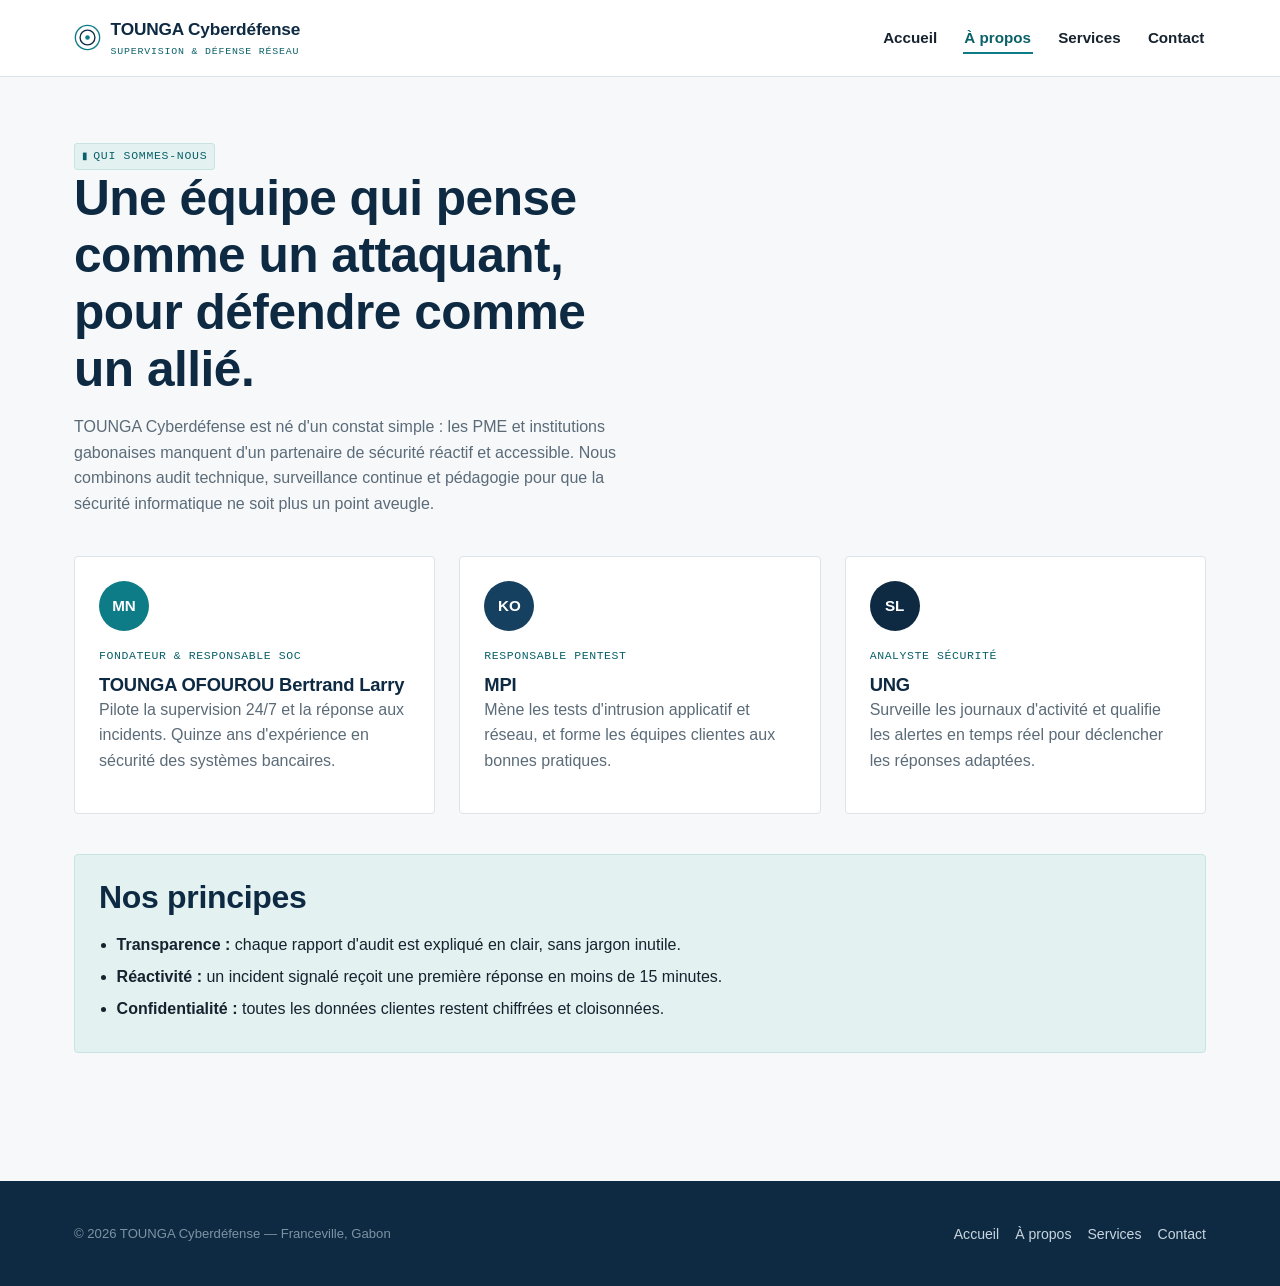
==== about.html @ 888f92ae "Add files via upload" ====
<!DOCTYPE html>
<html lang="fr">
<head>
<meta charset="UTF-8">
<meta name="viewport" content="width=device-width, initial-scale=1.0">
<title>À propos — TOUNGA Cyberdéfense</title>
<meta name="description" content="L'équipe et les valeurs d'Argus Cyberdéfense, cabinet de sécurité informatique basé au Gabon.">
<link rel="stylesheet" href="style.css">
</head>
<body>

<header class="site-header">
  <div class="header-inner">
    <a class="brand" href="index.html">
      <svg class="brand-mark" viewBox="0 0 40 40" xmlns="http://www.w3.org/2000/svg" role="img" aria-label="Logo TOUNGA Cyberdéfense">
        <circle cx="20" cy="20" r="18" fill="none" stroke="#0E7C86" stroke-width="2"/>
        <circle cx="20" cy="20" r="11" fill="none" stroke="#0E2A43" stroke-width="2"/>
        <circle cx="20" cy="20" r="3.4" fill="#0E7C86"/>
      </svg>
      <span class="brand-name">TOUNGA Cyberdéfense<small>Supervision &amp; défense réseau</small></span>
    </a>
    <button class="nav-toggle" aria-label="Ouvrir le menu de navigation" aria-expanded="false" aria-controls="primary-navigation">☰</button>
    <nav class="main-nav" id="primary-navigation" aria-label="Navigation principale">
      <ul>
        <li><a href="index.html">Accueil</a></li>
        <li><a href="about.html" aria-current="page">À propos</a></li>
        <li><a href="services.html">Services</a></li>
        <li><a href="contact.html">Contact</a></li>
      </ul>
    </nav>
  </div>
</header>

<main>
  <section>
    <div class="wrap">
      <div class="section-head">
        <span class="tag">Qui sommes-nous</span>
        <h1>Une équipe qui pense comme un attaquant, pour défendre comme un allié.</h1>
        <p>TOUNGA Cyberdéfense est né d'un constat simple : les PME et institutions gabonaises manquent d'un partenaire de sécurité réactif et accessible. Nous combinons audit technique, surveillance continue et pédagogie pour que la sécurité informatique ne soit plus un point aveugle.</p>
      </div>

      <ul class="team-list">
        <li class="team-card">
          <div class="avatar" style="background:#0E7C86;">MN</div>
          <span class="role">Fondateur &amp; Responsable SOC</span>
          <h3>TOUNGA OFOUROU Bertrand Larry</h3>
          <p>Pilote la supervision 24/7 et la réponse aux incidents. Quinze ans d'expérience en sécurité des systèmes bancaires.</p>
        </li>
        <li class="team-card">
          <div class="avatar" style="background:#16405F;">KO</div>
          <span class="role">Responsable Pentest</span>
          <h3>MPI</h3>
          <p>Mène les tests d'intrusion applicatif et réseau, et forme les équipes clientes aux bonnes pratiques.</p>
        </li>
        <li class="team-card">
          <div class="avatar" style="background:#0E2A43;">SL</div>
          <span class="role">Analyste Sécurité</span>
          <h3>UNG</h3>
          <p>Surveille les journaux d'activité et qualifie les alertes en temps réel pour déclencher les réponses adaptées.</p>
        </li>
      </ul>

      <aside class="values-aside" aria-label="Nos valeurs">
        <h2>Nos principes</h2>
        <ul>
          <li><strong>Transparence :</strong> chaque rapport d'audit est expliqué en clair, sans jargon inutile.</li>
          <li><strong>Réactivité :</strong> un incident signalé reçoit une première réponse en moins de 15 minutes.</li>
          <li><strong>Confidentialité :</strong> toutes les données clientes restent chiffrées et cloisonnées.</li>
        </ul>
      </aside>
    </div>
  </section>
</main>

<footer class="site-footer">
  <div class="footer-inner">
    <p>© 2026 TOUNGA Cyberdéfense — Franceville, Gabon</p>
    <nav aria-label="Navigation de pied de page">
      <ul>
        <li><a href="index.html">Accueil</a></li>
        <li><a href="about.html">À propos</a></li>
        <li><a href="services.html">Services</a></li>
        <li><a href="contact.html">Contact</a></li>
      </ul>
    </nav>
  </div>
</footer>

<script src="script.js"></script>
</body>
</html>
---- style.css ----
/* ============================================================
   TOUNGA CYBERDÉFENSE
   ============================================================ */

:root {
  /* Les Couleurs */
  --bg: #F6F8FA;
  --surface: #FFFFFF;
  --navy: #0E2A43;
  --navy-2: #16405F;
  --accent: #0E7C86;
  --accent-dark: #0B6169;
  --accent-tint: #E3F2F1;
  --text: #16222E;
  --text-muted: #5B6B78;
  --border: #DDE4E9;
  --danger: #B23A3A;
  --ok: #1E7A4C;

  /*La Typographie */
  --font-display: "Segoe UI Semibold", "Segoe UI", "Helvetica Neue", Arial, sans-serif;
  --font-body: "Segoe UI", "Helvetica Neue", Arial, sans-serif;
  --font-mono: "Cascadia Code", "SF Mono", "Consolas", "Roboto Mono", monospace;

  /*L'Échelle */
  --space-1: 0.5rem;
  --space-2: 1rem;
  --space-3: 1.5rem;
  --space-4: 2.5rem;
  --space-5: 4rem;
  --space-6: 6rem;

  --radius: 4px;
  --max-width: 1180px;
}

* { box-sizing: border-box; }

html { scroll-behavior: smooth; }

body {
  margin: 0;
  background: var(--bg);
  color: var(--text);
  font-family: var(--font-body);
  font-size: 16px;
  line-height: 1.6;
  -webkit-font-smoothing: antialiased;
}

img { max-width: 100%; display: block; }

a { color: var(--accent-dark); }
a:focus-visible,
button:focus-visible,
input:focus-visible,
textarea:focus-visible,
select:focus-visible {
  outline: 2px solid var(--accent);
  outline-offset: 2px;
}

.wrap {
  max-width: var(--max-width);
  margin: 0 auto;
  padding: 0 var(--space-3);
}

h1, h2, h3 {
  font-family: var(--font-display);
  color: var(--navy);
  line-height: 1.15;
  margin: 0 0 var(--space-2);
  letter-spacing: -0.01em;
}

h1 { font-size: clamp(2.1rem, 4vw, 3.1rem); }
h2 { font-size: clamp(1.5rem, 2.6vw, 2rem); }
h3 { font-size: 1.15rem; }

p { color: var(--text-muted); margin: 0 0 var(--space-2); }

/* Bon on va travailler le Tag de log  */
.tag {
  display: inline-flex;
  align-items: center;
  gap: 0.4em;
  font-family: var(--font-mono);
  font-size: 0.72rem;
  letter-spacing: 0.06em;
  text-transform: uppercase;
  color: var(--accent-dark);
  background: var(--accent-tint);
  border: 1px solid #C7E4E2;
  border-radius: 3px;
  padding: 0.3em 0.6em;
}
.tag::before { content: "▮"; font-size: 0.6rem; }

/* ------- Maintenant le HEADER / et la NAVIGATION ---------- */
header.site-header {
  background: var(--surface);
  border-bottom: 1px solid var(--border);
  position: sticky;
  top: 0;
  z-index: 20;
}

.header-inner {
  display: flex;
  align-items: center;
  justify-content: space-between;
  padding: var(--space-2) var(--space-3);
  max-width: var(--max-width);
  margin: 0 auto;
}

.brand {
  display: flex;
  align-items: center;
  gap: 0.6rem;
  text-decoration: none;
  color: var(--navy);
}
/* le logo Maintenant*/
.brand-mark { width: 27px; height: 27px; flex-shrink: 0; }
.brand-name {
  font-family: var(--font-display);
  font-weight: 700;
  font-size: 1.08rem;
  letter-spacing: -0.01em;
}
.brand-name small {
  display: block;
  font-family: var(--font-mono);
  font-weight: 400;
  font-size: 0.62rem;
  letter-spacing: 0.08em;
  color: var(--accent-dark);
  text-transform: uppercase;
}

nav.main-nav ul {
  list-style: none;
  display: flex;
  gap: var(--space-3);
  margin: 0;
  padding: 0;
}
nav.main-nav a {
  text-decoration: none;
  color: var(--text);
  font-size: 0.95rem;
  font-weight: 600;
  padding: 0.4rem 0.1rem;
  border-bottom: 2px solid transparent;
}
nav.main-nav a:hover { color: var(--accent-dark); }
nav.main-nav a[aria-current="page"] {
  color: var(--accent-dark);
  border-bottom-color: var(--accent);
}

.nav-toggle {
  display: none;
  background: none;
  border: 1px solid var(--border);
  border-radius: var(--radius);
  padding: 0.4rem 0.6rem;
  font-size: 1rem;
  cursor: pointer;
}

/* ---------- HERO ---------- */
.hero {
  background: var(--surface);
  color: var(--text);
  overflow: hidden;
  position: relative;
  border-bottom: 1px solid var(--border);
}
.hero .wrap {
  display: grid;
  grid-template-columns: 1.1fr 0.9fr;
  align-items: center;
  gap: var(--space-4);
  padding-top: var(--space-6);
  padding-bottom: var(--space-6);
}
.hero p.lead { color: var(--text-muted); font-size: 1.1rem; max-width: 46ch; }

.cta-row { display: flex; gap: var(--space-2); margin-top: var(--space-3); flex-wrap: wrap; }

.btn {
  display: inline-block;
  font-weight: 700;
  font-size: 0.95rem;
  text-decoration: none;
  padding: 0.75rem 1.4rem;
  border-radius: var(--radius);
  border: 1px solid transparent;
  cursor: pointer;
}
.btn-primary { background: var(--accent); color: #FFFFFF; }
.btn-primary:hover { background: var(--accent-dark); }
.btn-ghost { background: transparent; color: var(--navy); border-color: var(--border); }
.btn-ghost:hover { border-color: var(--navy); }

/* Le Radar et  l'élément signature SVG */
.radar-wrap { display: flex; justify-content: center; align-items: center; }
.radar { width: min(215px, 62%); height: auto; }
.radar-sweep { transform-origin: 160px 160px; animation: sweep 4s linear infinite; }
@keyframes sweep { from { transform: rotate(0deg); } to { transform: rotate(360deg); } }
@media (prefers-reduced-motion: reduce) {
  .radar-sweep { animation: none; }
}

/* ----------Là se sont pour les STATS STRIP ---------- */
.stats-strip {
  background: var(--surface);
  border-bottom: 1px solid var(--border);
}
.stats-strip .wrap {
  display: grid;
  grid-template-columns: repeat(4, 1fr);
  gap: var(--space-2);
  padding-top: var(--space-4);
  padding-bottom: var(--space-4);
}
.stat b {
  display: block;
  font-family: var(--font-display);
  font-size: 1.9rem;
  color: var(--navy);
}
.stat span {
  font-family: var(--font-mono);
  font-size: 0.72rem;
  letter-spacing: 0.05em;
  text-transform: uppercase;
  color: var(--text-muted);
}

/* ---------- SECTIONS GÉNÉRIQUES ---------- */
main { display: block; }
section { padding: var(--space-5) 0; }
.section-head { max-width: 62ch; margin-bottom: var(--space-4); }

/* ---------- pour la page des services ---------- */
.card-grid {
  display: grid;
  grid-template-columns: repeat(3, 1fr);
  gap: var(--space-3);
}
.card {
  background: var(--surface);
  border: 1px solid var(--border);
  border-radius: var(--radius);
  padding: var(--space-3);
  display: flex;
  flex-direction: column;
  gap: var(--space-1);
}
.card .tag { align-self: flex-start; margin-bottom: 0.3rem; }
.card h3 { margin-bottom: 0.3rem; }
.card-icon { width: 21px; height: 21px; color: var(--accent-dark); margin-bottom: 0.4rem; }

/* ---------- La page ÉQUIPE ---------- */
.team-list {
  list-style: none;
  margin: 0;
  padding: 0;
  display: grid;
  grid-template-columns: repeat(3, 1fr);
  gap: var(--space-3);
}
.team-card {
  background: var(--surface);
  border: 1px solid var(--border);
  border-radius: var(--radius);
  padding: var(--space-3);
  text-align: left;
}
/* avatars */
.avatar {
  width: 50px;
  height: 50px;
  border-radius: 50%;
  display: flex;
  align-items: center;
  justify-content: center;
  font-family: var(--font-display);
  font-weight: 700;
  color: #fff;
  margin-bottom: var(--space-2);
  font-size: 0.95rem;
}
.team-card h3 { margin-bottom: 0.1rem; }
.role {
  font-family: var(--font-mono);
  font-size: 0.72rem;
  letter-spacing: 0.05em;
  text-transform: uppercase;
  color: var(--accent-dark);
  display: block;
  margin-bottom: var(--space-1);
}

.values-aside {
  background: var(--accent-tint);
  border: 1px solid #C7E4E2;
  border-radius: var(--radius);
  padding: var(--space-3);
  margin-top: var(--space-4);
}
.values-aside ul { margin: 0; padding-left: 1.1rem; color: var(--text); }
.values-aside li { margin-bottom: 0.4rem; }

/* ---------- La page de CONTACT ---------- */
.contact-grid {
  display: grid;
  grid-template-columns: 1fr 1fr;
  gap: var(--space-4);
  align-items: start;
}
form.contact-form {
  background: var(--surface);
  border: 1px solid var(--border);
  border-radius: var(--radius);
  padding: var(--space-3);
  display: grid;
  gap: var(--space-2);
}
.field { display: grid; gap: 0.35rem; }
.field label {
  font-weight: 600;
  font-size: 0.9rem;
  color: var(--navy);
}
.field small { color: var(--text-muted); font-size: 0.8rem; }
input, textarea, select {
  font-family: var(--font-body);
  font-size: 0.95rem;
  padding: 0.65rem 0.75rem;
  border: 1px solid var(--border);
  border-radius: var(--radius);
  background: #FCFDFE;
  color: var(--text);
}
textarea { resize: vertical; min-height: 110px; }
input:invalid:not(:placeholder-shown), textarea:invalid:not(:placeholder-shown) {
  border-color: var(--danger);
}
.checkbox-row {
  display: flex;
  align-items: flex-start;
  gap: 0.6rem;
  font-size: 0.85rem;
  color: var(--text-muted);
}
.checkbox-row input { width: 1.05rem; height: 1.05rem; margin-top: 0.15rem; }

.info-card {
  border: 1px solid var(--border);
  background: var(--surface);
  border-radius: var(--radius);
  padding: var(--space-3);
}
.info-card dl { margin: 0; }
.info-card dt {
  font-family: var(--font-mono);
  font-size: 0.7rem;
  letter-spacing: 0.05em;
  text-transform: uppercase;
  color: var(--accent-dark);
  margin-top: var(--space-2);
}
.info-card dt:first-child { margin-top: 0; }
.info-card dd { margin: 0.15rem 0 0; color: var(--text); }

.form-status {
  font-size: 0.9rem;
  padding: 0.6rem 0.8rem;
  border-radius: var(--radius);
  display: none;
}
.form-status.visible { display: block; }
.form-status.ok { background: #E7F4EC; color: var(--ok); border: 1px solid #BFE3CC; }

/* ---------- On attaque le FOOTER ---------- */
footer.site-footer {
  background: var(--navy);
  color: #9FB1BE;
  margin-top: var(--space-5);
}
.footer-inner {
  max-width: var(--max-width);
  margin: 0 auto;
  padding: var(--space-4) var(--space-3);
  display: flex;
  justify-content: space-between;
  align-items: center;
  flex-wrap: wrap;
  gap: var(--space-2);
}
.footer-inner nav ul {
  list-style: none;
  display: flex;
  gap: var(--space-2);
  margin: 0;
  padding: 0;
}
.footer-inner nav a { color: #C9D6DE; text-decoration: none; font-size: 0.88rem; }
.footer-inner nav a:hover { color: #fff; }
.footer-inner p { margin: 0; font-size: 0.82rem; color: #7E93A2; }

/* ---------- Le RESPONSIVE ---------- */
@media (max-width: 860px) {
  .hero .wrap { grid-template-columns: 1fr; }
  .radar-wrap { order: -1; }
  .stats-strip .wrap { grid-template-columns: repeat(2, 1fr); }
  .card-grid { grid-template-columns: repeat(2, 1fr); }
  .team-list { grid-template-columns: repeat(2, 1fr); }
  .contact-grid { grid-template-columns: 1fr; }
}

@media (max-width: 620px) {
  nav.main-nav {
    position: absolute;
    top: 100%;
    left: 0;
    right: 0;
    background: var(--surface);
    border-bottom: 1px solid var(--border);
    display: none;
  }
  nav.main-nav.open { display: block; }
  nav.main-nav ul { flex-direction: column; gap: 0; padding: var(--space-2) var(--space-3); }
  nav.main-nav a { display: block; padding: 0.7rem 0; }
  .nav-toggle { display: inline-block; }
  .header-inner { position: relative; }
  .card-grid { grid-template-columns: 1fr; }
  .team-list { grid-template-columns: 1fr; }
  .stats-strip .wrap { grid-template-columns: repeat(2, 1fr); }
}
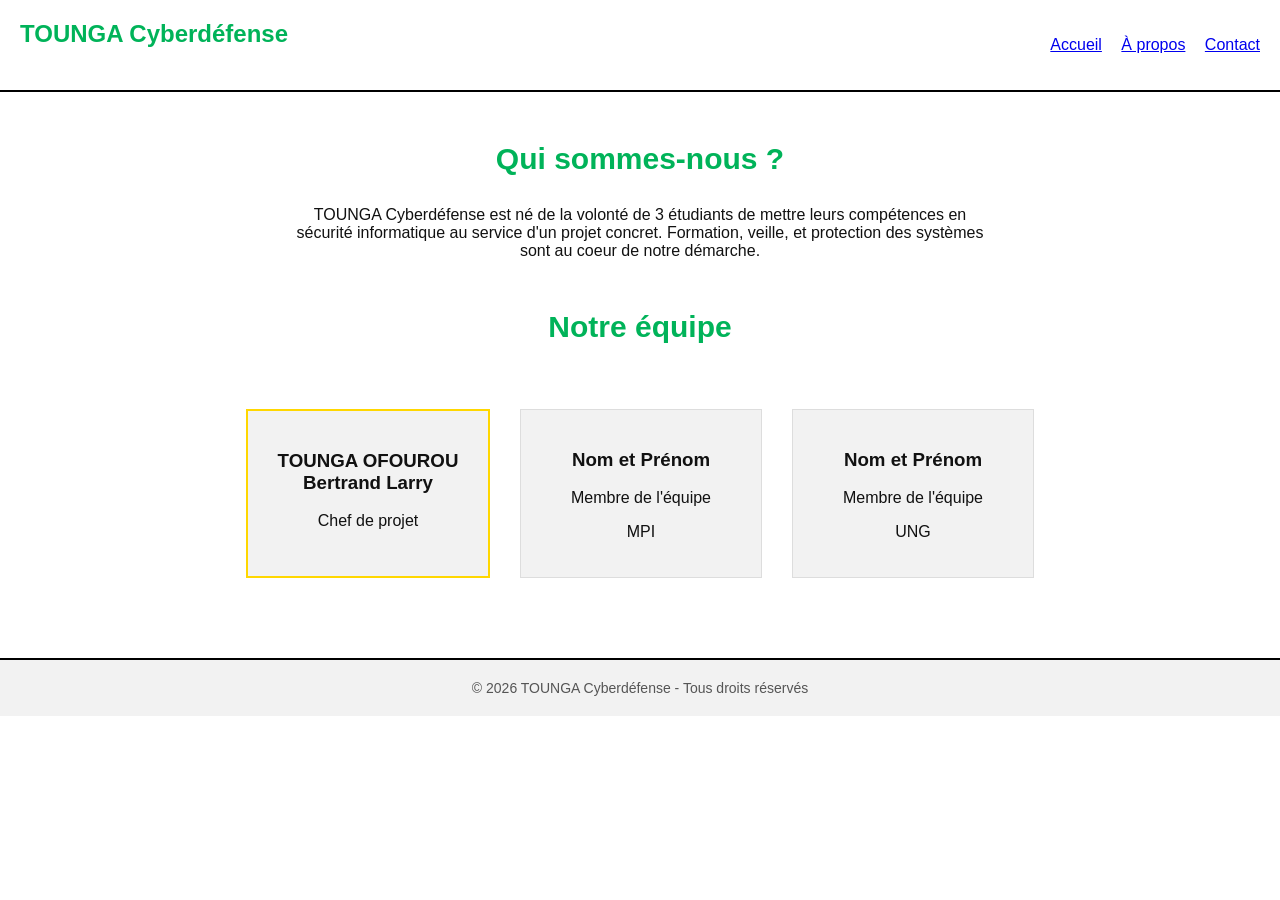
==== commit 5bca2df4: "Add files via upload" ====
--- a/about.html
+++ b/about.html
@@ -3,90 +3,57 @@
 <head>
 <meta charset="UTF-8">
 <meta name="viewport" content="width=device-width, initial-scale=1.0">
-<title>À propos — TOUNGA Cyberdéfense</title>
-<meta name="description" content="L'équipe et les valeurs d'Argus Cyberdéfense, cabinet de sécurité informatique basé au Gabon.">
+<title>À propos - TOUNGA Cyberdéfense</title>
 <link rel="stylesheet" href="style.css">
 </head>
 <body>
 
-<header class="site-header">
-  <div class="header-inner">
-    <a class="brand" href="index.html">
-      <svg class="brand-mark" viewBox="0 0 40 40" xmlns="http://www.w3.org/2000/svg" role="img" aria-label="Logo TOUNGA Cyberdéfense">
-        <circle cx="20" cy="20" r="18" fill="none" stroke="#0E7C86" stroke-width="2"/>
-        <circle cx="20" cy="20" r="11" fill="none" stroke="#0E2A43" stroke-width="2"/>
-        <circle cx="20" cy="20" r="3.4" fill="#0E7C86"/>
-      </svg>
-      <span class="brand-name">TOUNGA Cyberdéfense<small>Supervision &amp; défense réseau</small></span>
-    </a>
-    <button class="nav-toggle" aria-label="Ouvrir le menu de navigation" aria-expanded="false" aria-controls="primary-navigation">☰</button>
-    <nav class="main-nav" id="primary-navigation" aria-label="Navigation principale">
-      <ul>
-        <li><a href="index.html">Accueil</a></li>
-        <li><a href="about.html" aria-current="page">À propos</a></li>
-        <li><a href="services.html">Services</a></li>
-        <li><a href="contact.html">Contact</a></li>
-      </ul>
+<header class="header">
+    <div class="logo">TOUNGA Cyberdéfense</div>
+    <nav>
+        <ul class="navbar-links" style="list-style:none; display:inline-block; padding:0;">
+            <li style="display:inline; margin-right:15px;"><a href="index.html">Accueil</a></li>
+            <li style="display:inline; margin-right:15px;"><a href="about.html">À propos</a></li>
+            <li style="display:inline;"><a href="contact.html">Contact</a></li>
+        </ul>
     </nav>
-  </div>
 </header>
 
-<main>
-  <section>
-    <div class="wrap">
-      <div class="section-head">
-        <span class="tag">Qui sommes-nous</span>
-        <h1>Une équipe qui pense comme un attaquant, pour défendre comme un allié.</h1>
-        <p>TOUNGA Cyberdéfense est né d'un constat simple : les PME et institutions gabonaises manquent d'un partenaire de sécurité réactif et accessible. Nous combinons audit technique, surveillance continue et pédagogie pour que la sécurité informatique ne soit plus un point aveugle.</p>
-      </div>
+<h2 class="section-title">Qui sommes-nous ?</h2>
 
-      <ul class="team-list">
-        <li class="team-card">
-          <div class="avatar" style="background:#0E7C86;">MN</div>
-          <span class="role">Fondateur &amp; Responsable SOC</span>
-          <h3>TOUNGA OFOUROU Bertrand Larry</h3>
-          <p>Pilote la supervision 24/7 et la réponse aux incidents. Quinze ans d'expérience en sécurité des systèmes bancaires.</p>
-        </li>
-        <li class="team-card">
-          <div class="avatar" style="background:#16405F;">KO</div>
-          <span class="role">Responsable Pentest</span>
-          <h3>MPI</h3>
-          <p>Mène les tests d'intrusion applicatif et réseau, et forme les équipes clientes aux bonnes pratiques.</p>
-        </li>
-        <li class="team-card">
-          <div class="avatar" style="background:#0E2A43;">SL</div>
-          <span class="role">Analyste Sécurité</span>
-          <h3>UNG</h3>
-          <p>Surveille les journaux d'activité et qualifie les alertes en temps réel pour déclencher les réponses adaptées.</p>
-        </li>
-      </ul>
+<div class="about-text">
+    <p>TOUNGA Cyberdéfense est né de la volonté de 3 étudiants de mettre
+    leurs compétences en sécurité informatique au service d'un projet concret. Formation,
+    veille, et protection des systèmes sont au coeur de notre démarche.</p>
+</div>
 
-      <aside class="values-aside" aria-label="Nos valeurs">
-        <h2>Nos principes</h2>
-        <ul>
-          <li><strong>Transparence :</strong> chaque rapport d'audit est expliqué en clair, sans jargon inutile.</li>
-          <li><strong>Réactivité :</strong> un incident signalé reçoit une première réponse en moins de 15 minutes.</li>
-          <li><strong>Confidentialité :</strong> toutes les données clientes restent chiffrées et cloisonnées.</li>
-        </ul>
-      </aside>
+<h2 class="section-title">Notre équipe</h2>
+
+<div class="team-container">
+
+    <div class="team-card chef">
+      
+        <h3>TOUNGA OFOUROU Bertrand Larry</h3>
+        <p>Chef de projet</p>
     </div>
-  </section>
-</main>
 
-<footer class="site-footer">
-  <div class="footer-inner">
-    <p>© 2026 TOUNGA Cyberdéfense — Franceville, Gabon</p>
-    <nav aria-label="Navigation de pied de page">
-      <ul>
-        <li><a href="index.html">Accueil</a></li>
-        <li><a href="about.html">À propos</a></li>
-        <li><a href="services.html">Services</a></li>
-        <li><a href="contact.html">Contact</a></li>
-      </ul>
-    </nav>
-  </div>
+    <div class="team-card">
+        <h3>Nom et Prénom </h3>
+        <p>Membre de l'équipe</p>
+        <p>MPI</p>
+    </div>
+
+    <div class="team-card">
+        <h3>Nom et Prénom </h3>
+        <p>Membre de l'équipe</p>
+        <p>UNG</p>
+    </div>
+
+</div>
+
+<footer>
+    &copy; 2026 TOUNGA Cyberdéfense - Tous droits réservés
 </footer>
 
-<script src="script.js"></script>
 </body>
 </html>
--- a/style.css
+++ b/style.css
@@ -1,445 +1,221 @@
-/* ============================================================
-   TOUNGA CYBERDÉFENSE
-   ============================================================ */
-
-:root {
-  /* Les Couleurs */
-  --bg: #F6F8FA;
-  --surface: #FFFFFF;
-  --navy: #0E2A43;
-  --navy-2: #16405F;
-  --accent: #0E7C86;
-  --accent-dark: #0B6169;
-  --accent-tint: #E3F2F1;
-  --text: #16222E;
-  --text-muted: #5B6B78;
-  --border: #DDE4E9;
-  --danger: #B23A3A;
-  --ok: #1E7A4C;
-
-  /*La Typographie */
-  --font-display: "Segoe UI Semibold", "Segoe UI", "Helvetica Neue", Arial, sans-serif;
-  --font-body: "Segoe UI", "Helvetica Neue", Arial, sans-serif;
-  --font-mono: "Cascadia Code", "SF Mono", "Consolas", "Roboto Mono", monospace;
-
-  /*L'Échelle */
-  --space-1: 0.5rem;
-  --space-2: 1rem;
-  --space-3: 1.5rem;
-  --space-4: 2.5rem;
-  --space-5: 4rem;
-  --space-6: 6rem;
-
-  --radius: 4px;
-  --max-width: 1180px;
-}
-
-* { box-sizing: border-box; }
-
-html { scroll-behavior: smooth; }
-
 body {
-  margin: 0;
-  background: var(--bg);
-  color: var(--text);
-  font-family: var(--font-body);
-  font-size: 16px;
-  line-height: 1.6;
-  -webkit-font-smoothing: antialiased;
-}
-
-img { max-width: 100%; display: block; }
-
-a { color: var(--accent-dark); }
-a:focus-visible,
-button:focus-visible,
-input:focus-visible,
-textarea:focus-visible,
-select:focus-visible {
-  outline: 2px solid var(--accent);
-  outline-offset: 2px;
-}
-
-.wrap {
-  max-width: var(--max-width);
-  margin: 0 auto;
-  padding: 0 var(--space-3);
-}
-
-h1, h2, h3 {
-  font-family: var(--font-display);
-  color: var(--navy);
-  line-height: 1.15;
-  margin: 0 0 var(--space-2);
-  letter-spacing: -0.01em;
-}
-
-h1 { font-size: clamp(2.1rem, 4vw, 3.1rem); }
-h2 { font-size: clamp(1.5rem, 2.6vw, 2rem); }
-h3 { font-size: 1.15rem; }
-
-p { color: var(--text-muted); margin: 0 0 var(--space-2); }
-
-/* Bon on va travailler le Tag de log  */
-.tag {
-  display: inline-flex;
-  align-items: center;
-  gap: 0.4em;
-  font-family: var(--font-mono);
-  font-size: 0.72rem;
-  letter-spacing: 0.06em;
-  text-transform: uppercase;
-  color: var(--accent-dark);
-  background: var(--accent-tint);
-  border: 1px solid #C7E4E2;
-  border-radius: 3px;
-  padding: 0.3em 0.6em;
-}
-.tag::before { content: "▮"; font-size: 0.6rem; }
-
-/* ------- Maintenant le HEADER / et la NAVIGATION ---------- */
-header.site-header {
-  background: var(--surface);
-  border-bottom: 1px solid var(--border);
-  position: sticky;
-  top: 0;
-  z-index: 20;
-}
-
-.header-inner {
-  display: flex;
-  align-items: center;
-  justify-content: space-between;
-  padding: var(--space-2) var(--space-3);
-  max-width: var(--max-width);
-  margin: 0 auto;
-}
-
-.brand {
-  display: flex;
-  align-items: center;
-  gap: 0.6rem;
-  text-decoration: none;
-  color: var(--navy);
-}
-/* le logo Maintenant*/
-.brand-mark { width: 27px; height: 27px; flex-shrink: 0; }
-.brand-name {
-  font-family: var(--font-display);
-  font-weight: 700;
-  font-size: 1.08rem;
-  letter-spacing: -0.01em;
-}
-.brand-name small {
-  display: block;
-  font-family: var(--font-mono);
-  font-weight: 400;
-  font-size: 0.62rem;
-  letter-spacing: 0.08em;
-  color: var(--accent-dark);
-  text-transform: uppercase;
-}
-
-nav.main-nav ul {
-  list-style: none;
-  display: flex;
-  gap: var(--space-3);
-  margin: 0;
-  padding: 0;
-}
-nav.main-nav a {
-  text-decoration: none;
-  color: var(--text);
-  font-size: 0.95rem;
-  font-weight: 600;
-  padding: 0.4rem 0.1rem;
-  border-bottom: 2px solid transparent;
-}
-nav.main-nav a:hover { color: var(--accent-dark); }
-nav.main-nav a[aria-current="page"] {
-  color: var(--accent-dark);
-  border-bottom-color: var(--accent);
-}
-
-.nav-toggle {
-  display: none;
-  background: none;
-  border: 1px solid var(--border);
-  border-radius: var(--radius);
-  padding: 0.4rem 0.6rem;
-  font-size: 1rem;
-  cursor: pointer;
-}
-
-/* ---------- HERO ---------- */
+    background-color: #ffffff;
+    color: #111111;
+    font-family: Arial;
+    margin: 0;
+}
+
+.header {
+    background-color: #ffffff;
+    padding: 20px;
+    display: flex;
+    justify-content: space-between;
+    border-bottom: 2px solid black;
+}
+
+.logo {
+    color: #00b359;
+    font-size: 24px;
+    font-weight: bold;
+}
+
+.nav-menu {
+    list-style: none;
+    display: flex;
+    gap: 20px;
+}
+
+.nav-menu a {
+    color: black;
+    text-decoration: none;
+}
+
+.nav-menu a:hover {
+    color: #00b359;
+}
+
 .hero {
-  background: var(--surface);
-  color: var(--text);
-  overflow: hidden;
-  position: relative;
-  border-bottom: 1px solid var(--border);
-}
-.hero .wrap {
-  display: grid;
-  grid-template-columns: 1.1fr 0.9fr;
-  align-items: center;
-  gap: var(--space-4);
-  padding-top: var(--space-6);
-  padding-bottom: var(--space-6);
-}
-.hero p.lead { color: var(--text-muted); font-size: 1.1rem; max-width: 46ch; }
-
-.cta-row { display: flex; gap: var(--space-2); margin-top: var(--space-3); flex-wrap: wrap; }
+    text-align: center;
+    padding: 80px 20px;
+    background: #f2f2f2;
+}
+
+.hero h1 {
+    font-size: 40px;
+    color: black;
+}
 
 .btn {
-  display: inline-block;
-  font-weight: 700;
-  font-size: 0.95rem;
-  text-decoration: none;
-  padding: 0.75rem 1.4rem;
-  border-radius: var(--radius);
-  border: 1px solid transparent;
-  cursor: pointer;
-}
-.btn-primary { background: var(--accent); color: #FFFFFF; }
-.btn-primary:hover { background: var(--accent-dark); }
-.btn-ghost { background: transparent; color: var(--navy); border-color: var(--border); }
-.btn-ghost:hover { border-color: var(--navy); }
-
-/* Le Radar et  l'élément signature SVG */
-.radar-wrap { display: flex; justify-content: center; align-items: center; }
-.radar { width: min(215px, 62%); height: auto; }
-.radar-sweep { transform-origin: 160px 160px; animation: sweep 4s linear infinite; }
-@keyframes sweep { from { transform: rotate(0deg); } to { transform: rotate(360deg); } }
-@media (prefers-reduced-motion: reduce) {
-  .radar-sweep { animation: none; }
-}
-
-/* ----------Là se sont pour les STATS STRIP ---------- */
-.stats-strip {
-  background: var(--surface);
-  border-bottom: 1px solid var(--border);
-}
-.stats-strip .wrap {
-  display: grid;
-  grid-template-columns: repeat(4, 1fr);
-  gap: var(--space-2);
-  padding-top: var(--space-4);
-  padding-bottom: var(--space-4);
-}
-.stat b {
-  display: block;
-  font-family: var(--font-display);
-  font-size: 1.9rem;
-  color: var(--navy);
-}
-.stat span {
-  font-family: var(--font-mono);
-  font-size: 0.72rem;
-  letter-spacing: 0.05em;
-  text-transform: uppercase;
-  color: var(--text-muted);
-}
-
-/* ---------- SECTIONS GÉNÉRIQUES ---------- */
-main { display: block; }
-section { padding: var(--space-5) 0; }
-.section-head { max-width: 62ch; margin-bottom: var(--space-4); }
-
-/* ---------- pour la page des services ---------- */
-.card-grid {
-  display: grid;
-  grid-template-columns: repeat(3, 1fr);
-  gap: var(--space-3);
-}
-.card {
-  background: var(--surface);
-  border: 1px solid var(--border);
-  border-radius: var(--radius);
-  padding: var(--space-3);
-  display: flex;
-  flex-direction: column;
-  gap: var(--space-1);
-}
-.card .tag { align-self: flex-start; margin-bottom: 0.3rem; }
-.card h3 { margin-bottom: 0.3rem; }
-.card-icon { width: 21px; height: 21px; color: var(--accent-dark); margin-bottom: 0.4rem; }
-
-/* ---------- La page ÉQUIPE ---------- */
-.team-list {
-  list-style: none;
-  margin: 0;
-  padding: 0;
-  display: grid;
-  grid-template-columns: repeat(3, 1fr);
-  gap: var(--space-3);
-}
+    background-color: #00b359;
+    color: white;
+    padding: 12px 24px;
+    border: none;
+    text-decoration: none;
+    margin-top: 20px;
+    display: inline-block;
+    font-weight: bold;
+}
+
+.btn:hover {
+    background-color: green;
+}
+
+/* je garde ça au cas ou je remets l'ancien bouton */
+.old-btn {
+    background: red;
+    color: white;
+    padding: 10px;
+}
+
+.section-title {
+    text-align: center;
+    font-size: 30px;
+    color: #00b359;
+    margin-top: 50px;
+}
+
+.team-container {
+    display: flex;
+    justify-content: center;
+    gap: 30px;
+    flex-wrap: wrap;
+    padding: 40px;
+}
+
 .team-card {
-  background: var(--surface);
-  border: 1px solid var(--border);
-  border-radius: var(--radius);
-  padding: var(--space-3);
-  text-align: left;
-}
-/* avatars */
-.avatar {
-  width: 50px;
-  height: 50px;
-  border-radius: 50%;
-  display: flex;
-  align-items: center;
-  justify-content: center;
-  font-family: var(--font-display);
-  font-weight: 700;
-  color: #fff;
-  margin-bottom: var(--space-2);
-  font-size: 0.95rem;
-}
-.team-card h3 { margin-bottom: 0.1rem; }
-.role {
-  font-family: var(--font-mono);
-  font-size: 0.72rem;
-  letter-spacing: 0.05em;
-  text-transform: uppercase;
-  color: var(--accent-dark);
-  display: block;
-  margin-bottom: var(--space-1);
-}
-
-.values-aside {
-  background: var(--accent-tint);
-  border: 1px solid #C7E4E2;
-  border-radius: var(--radius);
-  padding: var(--space-3);
-  margin-top: var(--space-4);
-}
-.values-aside ul { margin: 0; padding-left: 1.1rem; color: var(--text); }
-.values-aside li { margin-bottom: 0.4rem; }
-
-/* ---------- La page de CONTACT ---------- */
-.contact-grid {
-  display: grid;
-  grid-template-columns: 1fr 1fr;
-  gap: var(--space-4);
-  align-items: start;
-}
-form.contact-form {
-  background: var(--surface);
-  border: 1px solid var(--border);
-  border-radius: var(--radius);
-  padding: var(--space-3);
-  display: grid;
-  gap: var(--space-2);
-}
-.field { display: grid; gap: 0.35rem; }
-.field label {
-  font-weight: 600;
-  font-size: 0.9rem;
-  color: var(--navy);
-}
-.field small { color: var(--text-muted); font-size: 0.8rem; }
-input, textarea, select {
-  font-family: var(--font-body);
-  font-size: 0.95rem;
-  padding: 0.65rem 0.75rem;
-  border: 1px solid var(--border);
-  border-radius: var(--radius);
-  background: #FCFDFE;
-  color: var(--text);
-}
-textarea { resize: vertical; min-height: 110px; }
-input:invalid:not(:placeholder-shown), textarea:invalid:not(:placeholder-shown) {
-  border-color: var(--danger);
-}
-.checkbox-row {
-  display: flex;
-  align-items: flex-start;
-  gap: 0.6rem;
-  font-size: 0.85rem;
-  color: var(--text-muted);
-}
-.checkbox-row input { width: 1.05rem; height: 1.05rem; margin-top: 0.15rem; }
-
-.info-card {
-  border: 1px solid var(--border);
-  background: var(--surface);
-  border-radius: var(--radius);
-  padding: var(--space-3);
-}
-.info-card dl { margin: 0; }
-.info-card dt {
-  font-family: var(--font-mono);
-  font-size: 0.7rem;
-  letter-spacing: 0.05em;
-  text-transform: uppercase;
-  color: var(--accent-dark);
-  margin-top: var(--space-2);
-}
-.info-card dt:first-child { margin-top: 0; }
-.info-card dd { margin: 0.15rem 0 0; color: var(--text); }
-
-.form-status {
-  font-size: 0.9rem;
-  padding: 0.6rem 0.8rem;
-  border-radius: var(--radius);
-  display: none;
-}
-.form-status.visible { display: block; }
-.form-status.ok { background: #E7F4EC; color: var(--ok); border: 1px solid #BFE3CC; }
-
-/* ---------- On attaque le FOOTER ---------- */
-footer.site-footer {
-  background: var(--navy);
-  color: #9FB1BE;
-  margin-top: var(--space-5);
-}
-.footer-inner {
-  max-width: var(--max-width);
-  margin: 0 auto;
-  padding: var(--space-4) var(--space-3);
-  display: flex;
-  justify-content: space-between;
-  align-items: center;
-  flex-wrap: wrap;
-  gap: var(--space-2);
-}
-.footer-inner nav ul {
-  list-style: none;
-  display: flex;
-  gap: var(--space-2);
-  margin: 0;
-  padding: 0;
-}
-.footer-inner nav a { color: #C9D6DE; text-decoration: none; font-size: 0.88rem; }
-.footer-inner nav a:hover { color: #fff; }
-.footer-inner p { margin: 0; font-size: 0.82rem; color: #7E93A2; }
-
-/* ---------- Le RESPONSIVE ---------- */
-@media (max-width: 860px) {
-  .hero .wrap { grid-template-columns: 1fr; }
-  .radar-wrap { order: -1; }
-  .stats-strip .wrap { grid-template-columns: repeat(2, 1fr); }
-  .card-grid { grid-template-columns: repeat(2, 1fr); }
-  .team-list { grid-template-columns: repeat(2, 1fr); }
-  .contact-grid { grid-template-columns: 1fr; }
-}
-
-@media (max-width: 620px) {
-  nav.main-nav {
-    position: absolute;
-    top: 100%;
-    left: 0;
-    right: 0;
-    background: var(--surface);
-    border-bottom: 1px solid var(--border);
-    display: none;
-  }
-  nav.main-nav.open { display: block; }
-  nav.main-nav ul { flex-direction: column; gap: 0; padding: var(--space-2) var(--space-3); }
-  nav.main-nav a { display: block; padding: 0.7rem 0; }
-  .nav-toggle { display: inline-block; }
-  .header-inner { position: relative; }
-  .card-grid { grid-template-columns: 1fr; }
-  .team-list { grid-template-columns: 1fr; }
-  .stats-strip .wrap { grid-template-columns: repeat(2, 1fr); }
-}
+    background: #f2f2f2;
+    padding: 20px;
+    width: 200px;
+    text-align: center;
+    border: 1px solid #ddd;
+}
+
+.team-card img {
+    width: 120px;
+    border-radius: 50%;
+    margin-bottom: 10px;
+}
+
+.chef {
+    border: 2px solid gold;
+}
+
+.service-list {
+    display: flex;
+    flex-wrap: wrap;
+    gap: 25px;
+    justify-content: center;
+    padding: 30px;
+}
+
+.service-box {
+    background: #f2f2f2;
+    width: 220px;
+    padding: 20px;
+    text-align: center;
+    border: 1px solid #ddd;
+}
+
+.about-text {
+    max-width: 700px;
+    margin: 30px auto;
+    text-align: center;
+}
+
+.contact-form {
+    max-width: 500px;
+    margin: 40px auto;
+    background: #f2f2f2;
+    padding: 30px;
+    border: 1px solid #ddd;
+}
+
+.contact-form label {
+    display: block;
+    margin-top: 15px;
+}
+
+.contact-form input, .contact-form textarea, .contact-form select {
+    width: 100%;
+    padding: 10px;
+    margin-top: 5px;
+    box-sizing: border-box;
+}
+
+/* sans ça le formulaire bug sur mon pc */
+.contact-form input:focus {
+    outline: 2px solid #00b359;
+}
+
+footer {
+    text-align: center;
+    padding: 20px;
+    background: #f2f2f2;
+    margin-top: 40px;
+    color: #555;
+    font-size: 14px;
+    border-top: 2px solid black;
+}
+
+.news-layout {
+    display: flex;
+    gap: 30px;
+    padding: 20px 40px;
+    align-items: flex-start;
+}
+
+.articles-list {
+    flex: 3;
+    display: flex;
+    flex-direction: column;
+    gap: 30px;
+}
+
+.news-article {
+    background: #f2f2f2;
+    padding: 20px;
+    border: 1px solid #ddd;
+}
+
+.news-article img {
+    width: 100%;
+    margin: 10px 0;
+}
+
+.news-date {
+    color: #555;
+    font-size: 13px;
+}
+
+.sidebar {
+    flex: 1;
+    background: #f2f2f2;
+    padding: 20px;
+    border: 1px solid #ddd;
+}
+
+.subscribe-form label {
+    display: block;
+    margin-top: 12px;
+}
+
+.subscribe-form input[type="email"] {
+    width: 100%;
+    padding: 8px;
+    margin-top: 5px;
+    box-sizing: border-box;
+}
+
+.checkbox-label {
+    font-size: 13px;
+    margin-top: 10px;
+}
+
+.subscribe-form button {
+    margin-top: 15px;
+    background-color: #00b359;
+    color: white;
+    padding: 10px 20px;
+    border: none;
+    font-weight: bold;
+}
